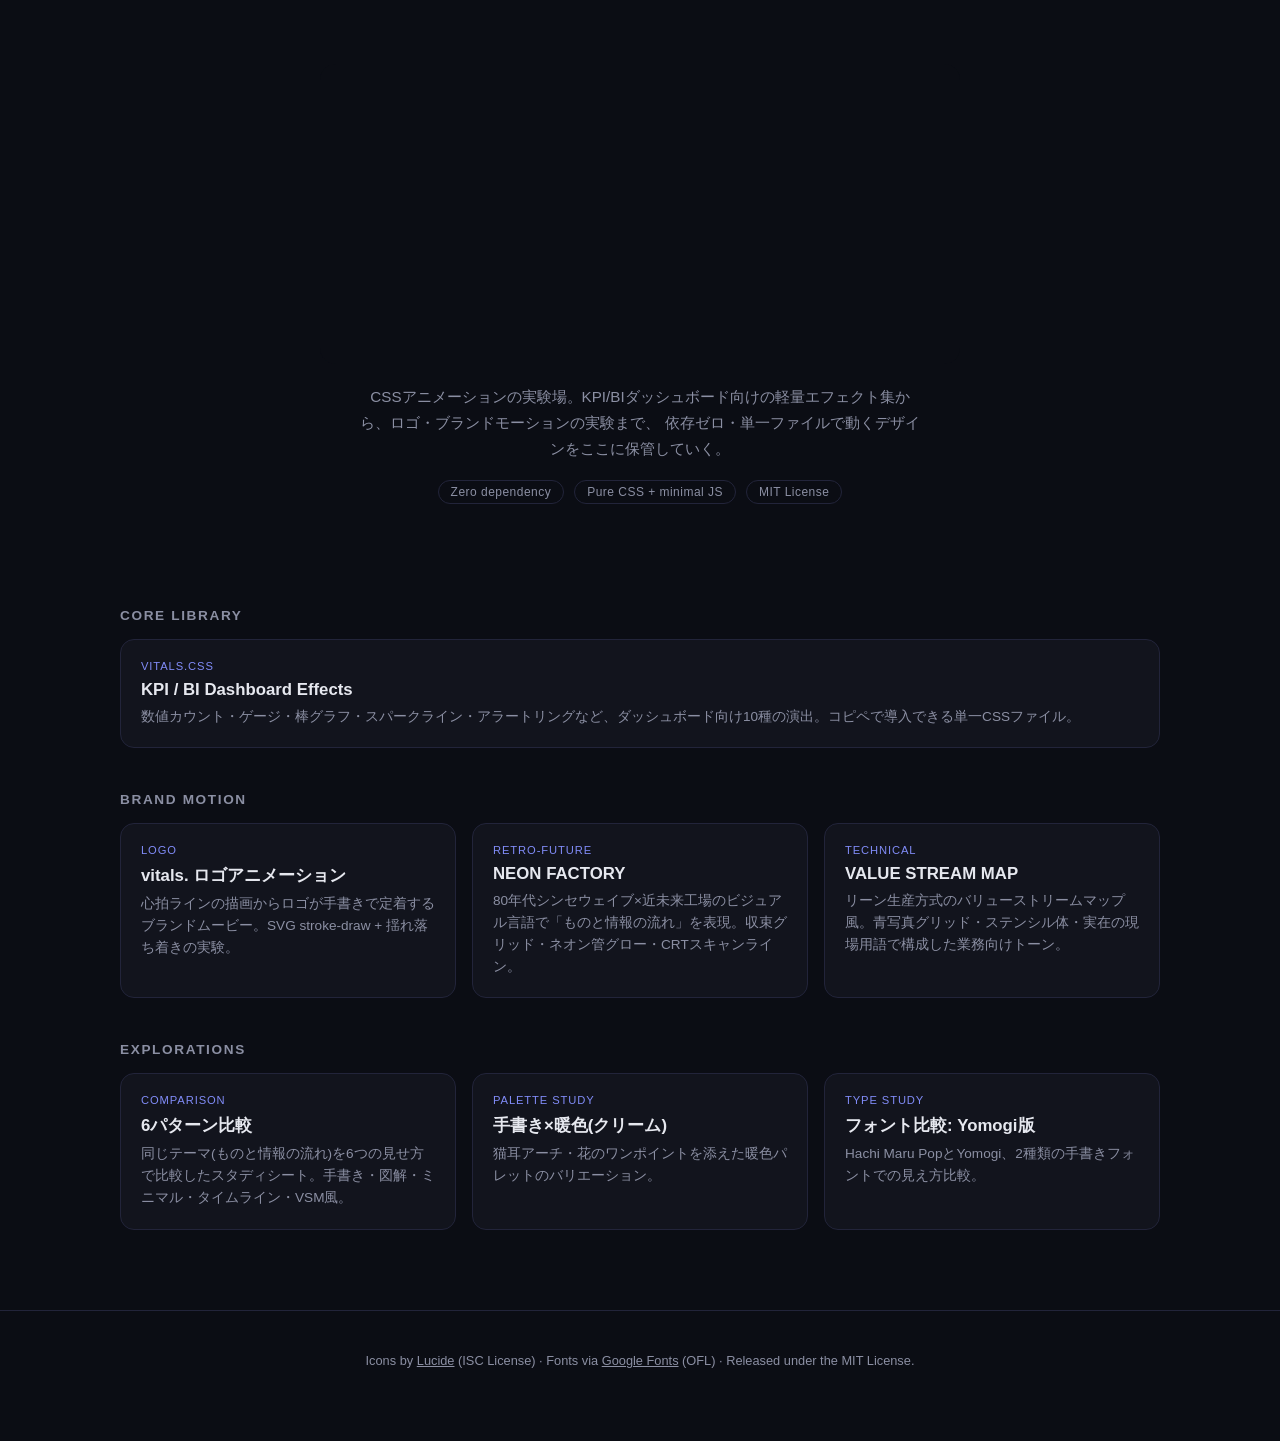
==== index.html @ ddf52b58 "Initial commit: vitals.css motion library + gallery - Core vitals.css/js: zero-dependency KPI/BI das" ====
<!doctype html>
<html lang="ja">
<head>
<meta charset="UTF-8">
<meta name="viewport" content="width=device-width, initial-scale=1.0">
<title>vitals. — CSS motion gallery</title>
<style>
  :root {
    --bg: #0b0d14;
    --panel: #12141d;
    --line: #22243a;
    --ink: #e6e8ef;
    --sub: #8b8fa3;
    --a1: #818cf8;
    --a2: #a855f7;
  }
  * { box-sizing: border-box; }
  body {
    margin: 0;
    background: var(--bg);
    color: var(--ink);
    font-family: -apple-system, BlinkMacSystemFont, "Hiragino Sans", sans-serif;
  }
  a { color: inherit; }

  header.hero {
    display: flex; flex-direction: column; align-items: center;
    padding: 64px 20px 40px;
    text-align: center;
  }
  .hero iframe {
    width: min(92vw, 640px); height: 300px;
    border: none; border-radius: 16px;
    background: #0b0d14;
  }
  .hero p {
    color: var(--sub); max-width: 560px; margin: 20px auto 0;
    line-height: 1.7; font-size: 0.95rem;
  }
  .hero .badges { margin-top: 18px; display: flex; gap: 10px; flex-wrap: wrap; justify-content: center; }
  .badge {
    font-size: 0.75rem; letter-spacing: 0.04em; color: var(--sub);
    border: 1px solid var(--line); border-radius: 999px; padding: 4px 12px;
  }

  main {
    max-width: 1080px; margin: 0 auto; padding: 20px 20px 80px;
  }
  h2.section-title {
    font-size: 0.85rem; letter-spacing: 0.12em; text-transform: uppercase;
    color: var(--sub); margin: 44px 0 16px;
  }
  .grid {
    display: grid; grid-template-columns: repeat(auto-fit, minmax(260px, 1fr));
    gap: 16px;
  }
  .card {
    display: block; text-decoration: none;
    background: var(--panel); border: 1px solid var(--line); border-radius: 14px;
    padding: 20px; transition: border-color .2s, transform .2s;
  }
  .card:hover { border-color: var(--a1); transform: translateY(-2px); }
  .card .tag {
    font-size: 0.7rem; letter-spacing: 0.08em; text-transform: uppercase;
    color: var(--a1); margin-bottom: 8px; display: block;
  }
  .card h3 { margin: 0 0 6px; font-size: 1.05rem; }
  .card p { margin: 0; color: var(--sub); font-size: 0.85rem; line-height: 1.6; }

  footer {
    text-align: center; color: var(--sub); font-size: 0.8rem;
    padding: 30px 20px 60px; border-top: 1px solid var(--line);
  }
  footer a { text-decoration: underline; }
</style>
</head>
<body>

<header class="hero">
  <iframe src="logo/index.html" title="vitals. logo animation" loading="lazy"></iframe>
  <p>CSSアニメーションの実験場。KPI/BIダッシュボード向けの軽量エフェクト集から、ロゴ・ブランドモーションの実験まで、
     依存ゼロ・単一ファイルで動くデザインをここに保管していく。</p>
  <div class="badges">
    <span class="badge">Zero dependency</span>
    <span class="badge">Pure CSS + minimal JS</span>
    <span class="badge">MIT License</span>
  </div>
</header>

<main>
  <h2 class="section-title">Core Library</h2>
  <div class="grid">
    <a class="card" href="demo/index.html">
      <span class="tag">vitals.css</span>
      <h3>KPI / BI Dashboard Effects</h3>
      <p>数値カウント・ゲージ・棒グラフ・スパークライン・アラートリングなど、ダッシュボード向け10種の演出。コピペで導入できる単一CSSファイル。</p>
    </a>
  </div>

  <h2 class="section-title">Brand Motion</h2>
  <div class="grid">
    <a class="card" href="logo/index.html">
      <span class="tag">Logo</span>
      <h3>vitals. ロゴアニメーション</h3>
      <p>心拍ラインの描画からロゴが手書きで定着するブランドムービー。SVG stroke-draw + 揺れ落ち着きの実験。</p>
    </a>
    <a class="card" href="logo/neon-factory-flow.html">
      <span class="tag">Retro-future</span>
      <h3>NEON FACTORY</h3>
      <p>80年代シンセウェイブ×近未来工場のビジュアル言語で「ものと情報の流れ」を表現。収束グリッド・ネオン管グロー・CRTスキャンライン。</p>
    </a>
    <a class="card" href="logo/value-stream-map.html">
      <span class="tag">Technical</span>
      <h3>VALUE STREAM MAP</h3>
      <p>リーン生産方式のバリューストリームマップ風。青写真グリッド・ステンシル体・実在の現場用語で構成した業務向けトーン。</p>
    </a>
  </div>

  <h2 class="section-title">Explorations</h2>
  <div class="grid">
    <a class="card" href="logo/six-patterns.html">
      <span class="tag">Comparison</span>
      <h3>6パターン比較</h3>
      <p>同じテーマ(ものと情報の流れ)を6つの見せ方で比較したスタディシート。手書き・図解・ミニマル・タイムライン・VSM風。</p>
    </a>
    <a class="card" href="logo/mono-joho-flow-warm.html">
      <span class="tag">Palette study</span>
      <h3>手書き×暖色(クリーム)</h3>
      <p>猫耳アーチ・花のワンポイントを添えた暖色パレットのバリエーション。</p>
    </a>
    <a class="card" href="logo/six-patterns-yomogi.html">
      <span class="tag">Type study</span>
      <h3>フォント比較: Yomogi版</h3>
      <p>Hachi Maru PopとYomogi、2種類の手書きフォントでの見え方比較。</p>
    </a>
  </div>
</main>

<footer>
  <p>Icons by <a href="https://lucide.dev" target="_blank" rel="noopener">Lucide</a> (ISC License) ·
     Fonts via <a href="https://fonts.google.com" target="_blank" rel="noopener">Google Fonts</a> (OFL) ·
     Released under the MIT License.</p>
</footer>

</body>
</html>
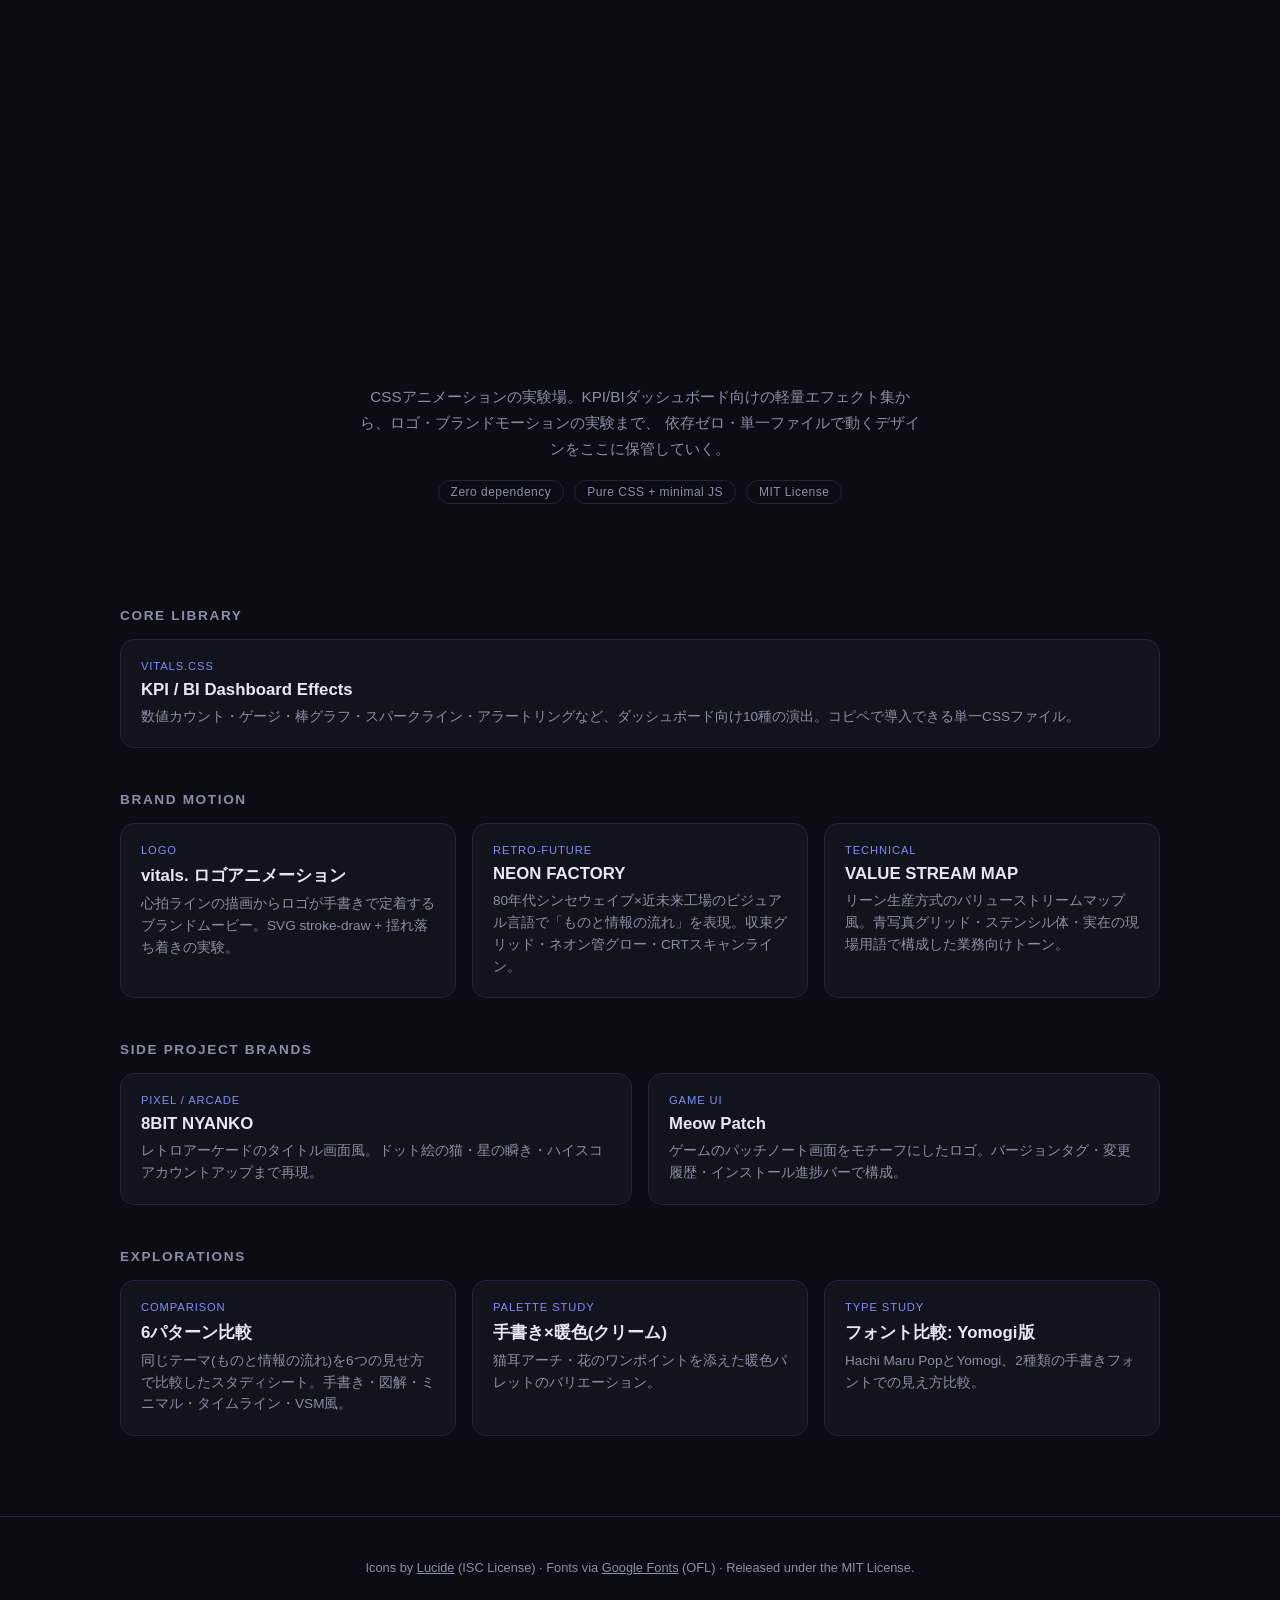
==== commit f5c54c79: "Add side-brand logo motion: 8BIT NYANKO / Meow Patch - 8bit-nyanko.html: retro arcade title screen w" ====
--- a/index.html
+++ b/index.html
@@ -116,6 +116,20 @@
     </a>
   </div>
 
+  <h2 class="section-title">Side Project Brands</h2>
+  <div class="grid">
+    <a class="card" href="logo/8bit-nyanko.html">
+      <span class="tag">Pixel / Arcade</span>
+      <h3>8BIT NYANKO</h3>
+      <p>レトロアーケードのタイトル画面風。ドット絵の猫・星の瞬き・ハイスコアカウントアップまで再現。</p>
+    </a>
+    <a class="card" href="logo/meow-patch.html">
+      <span class="tag">Game UI</span>
+      <h3>Meow Patch</h3>
+      <p>ゲームのパッチノート画面をモチーフにしたロゴ。バージョンタグ・変更履歴・インストール進捗バーで構成。</p>
+    </a>
+  </div>
+
   <h2 class="section-title">Explorations</h2>
   <div class="grid">
     <a class="card" href="logo/six-patterns.html">
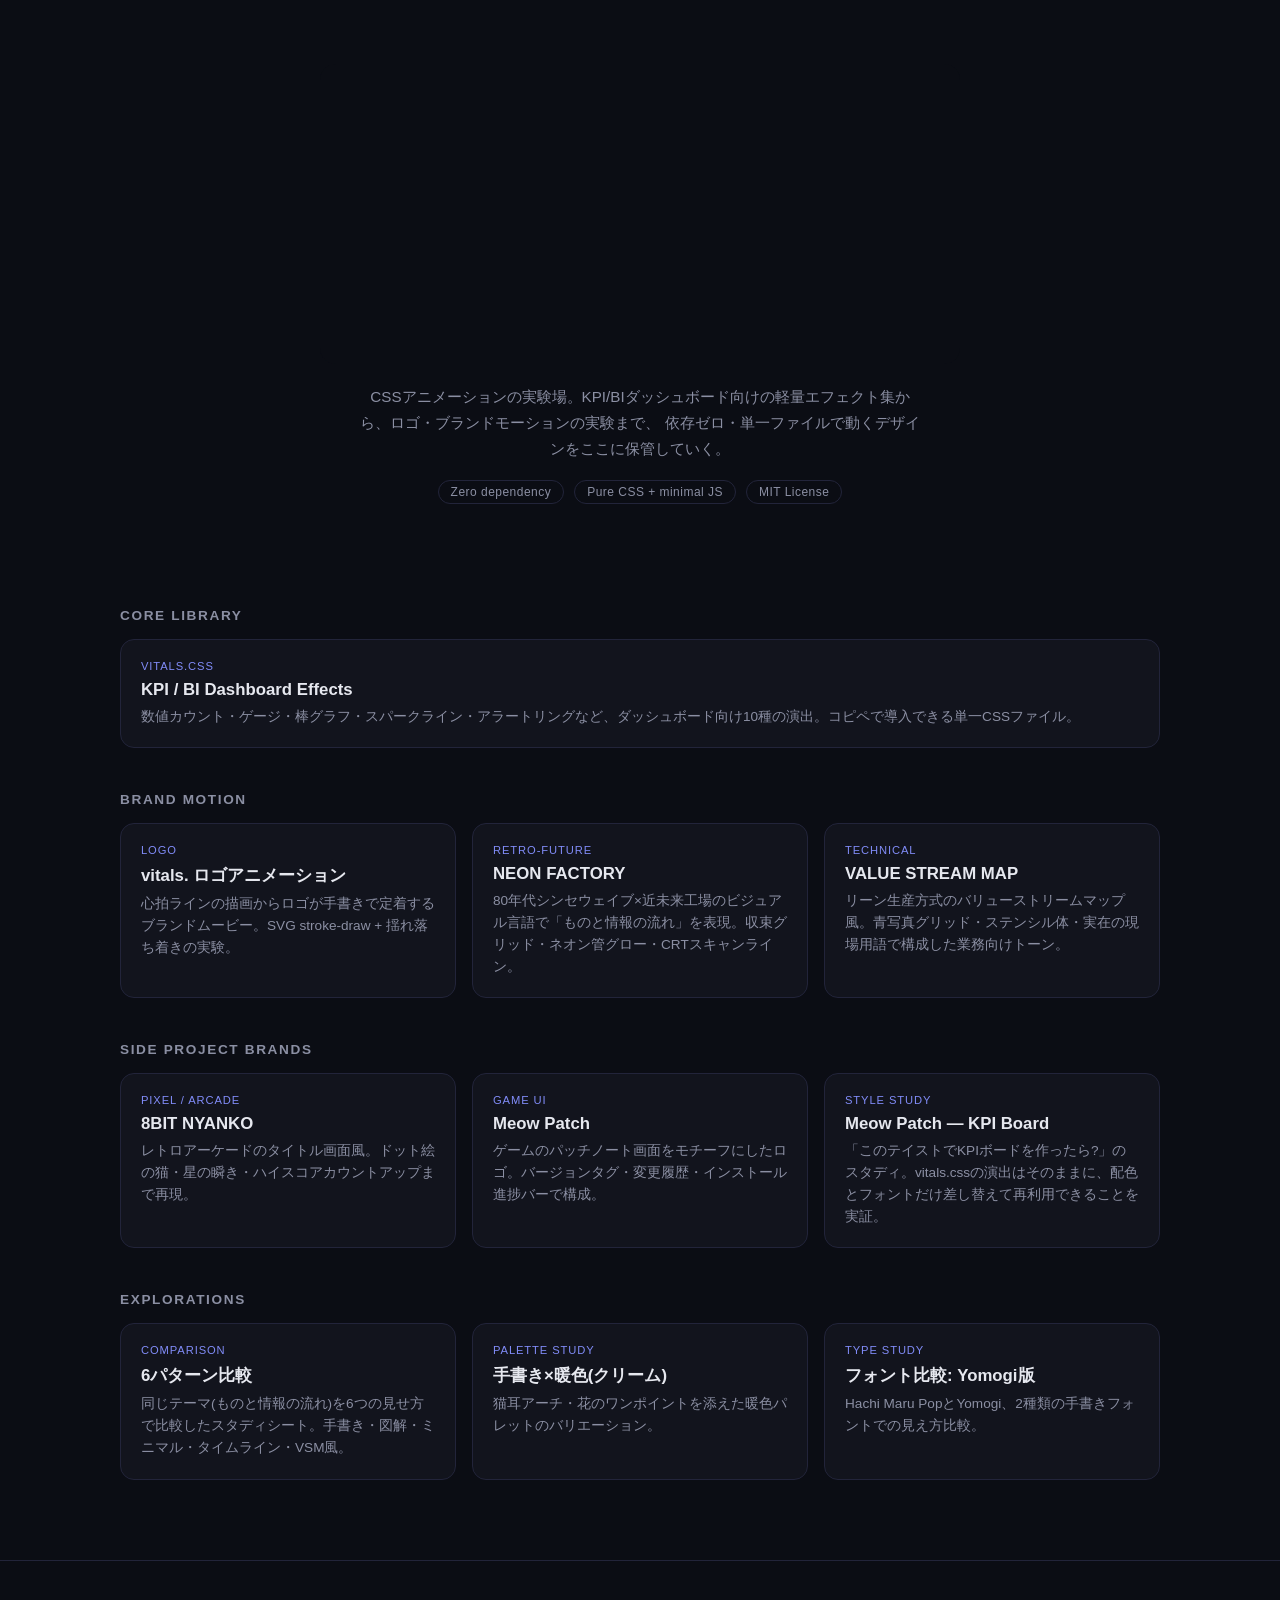
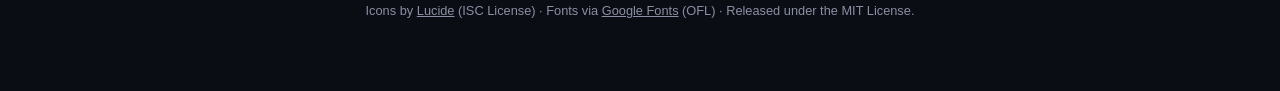
==== commit 860c4f4f: "Add Meow Patch KPI Board style study - meow-patch-kpi.html: vitals.css KPI effects (counter, gauge, " ====
--- a/index.html
+++ b/index.html
@@ -128,6 +128,11 @@
       <h3>Meow Patch</h3>
       <p>ゲームのパッチノート画面をモチーフにしたロゴ。バージョンタグ・変更履歴・インストール進捗バーで構成。</p>
     </a>
+    <a class="card" href="logo/meow-patch-kpi.html">
+      <span class="tag">Style study</span>
+      <h3>Meow Patch — KPI Board</h3>
+      <p>「このテイストでKPIボードを作ったら?」のスタディ。vitals.cssの演出はそのままに、配色とフォントだけ差し替えて再利用できることを実証。</p>
+    </a>
   </div>
 
   <h2 class="section-title">Explorations</h2>
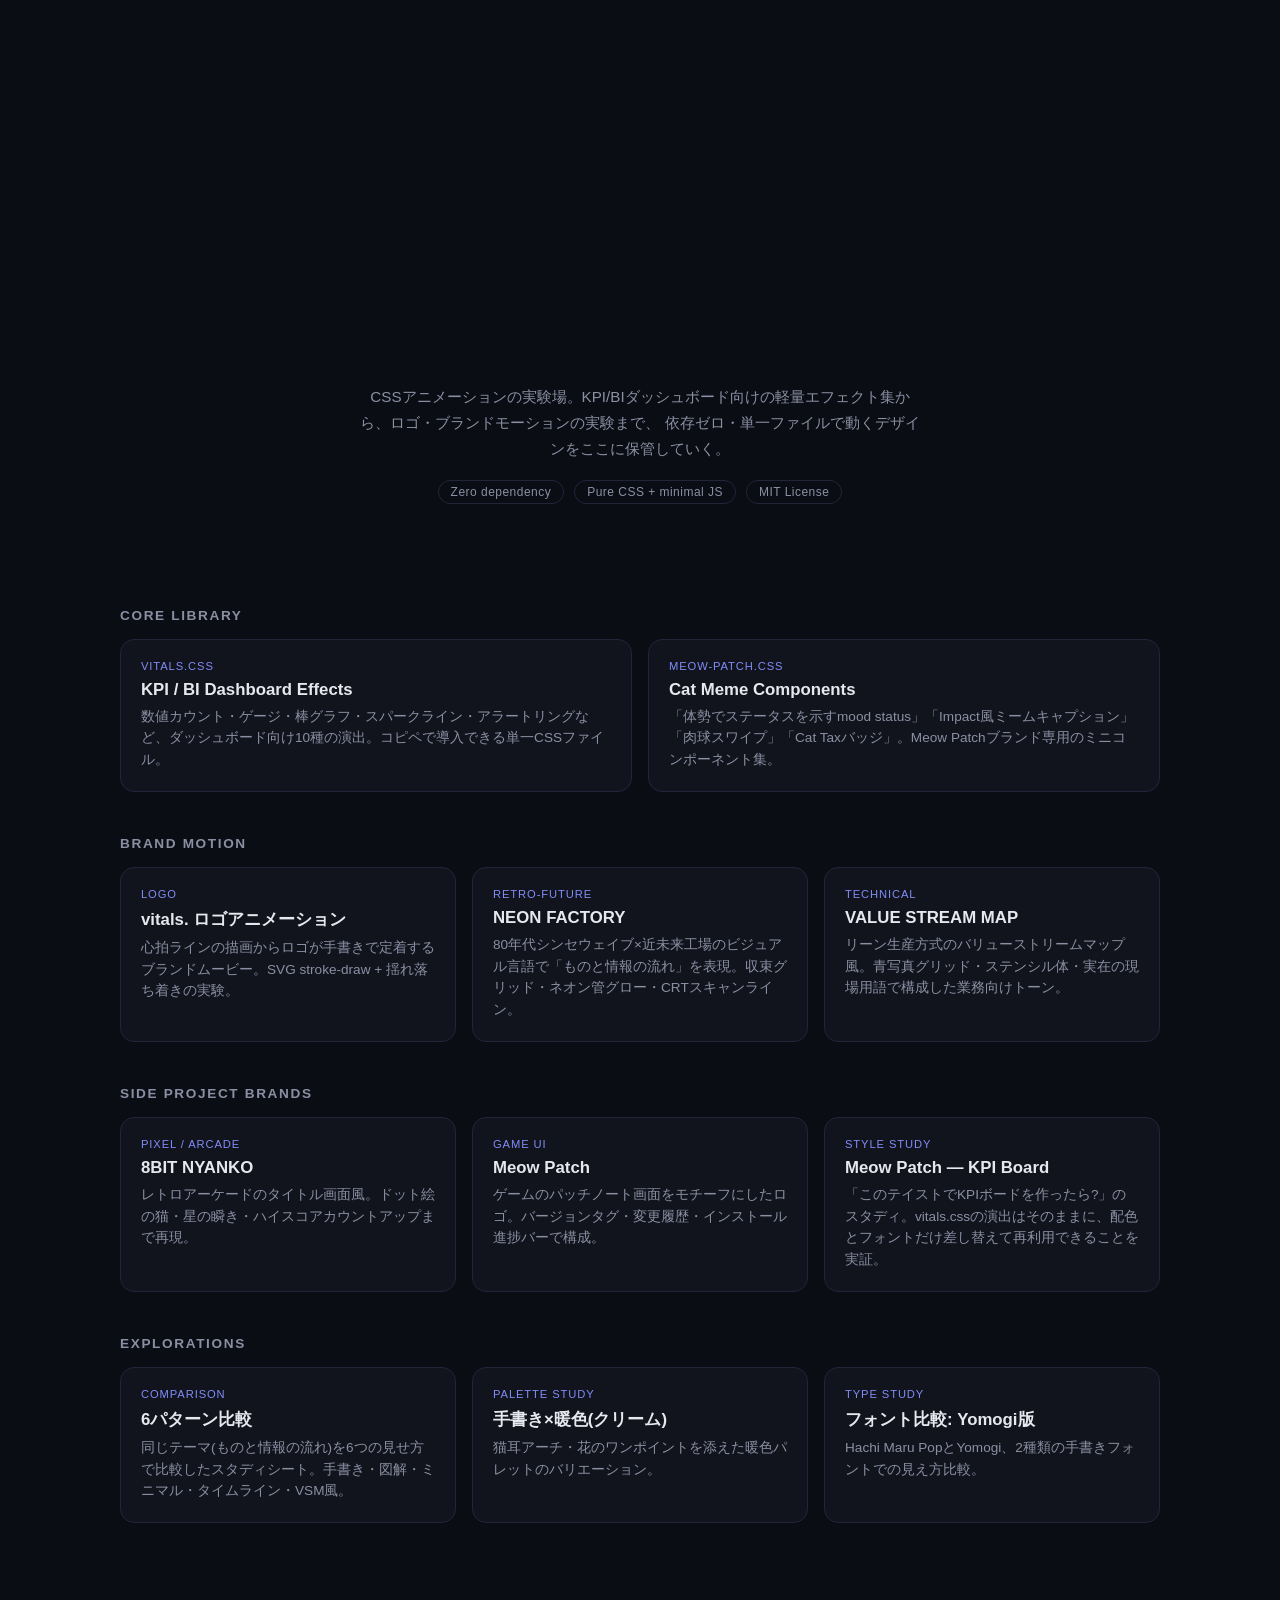
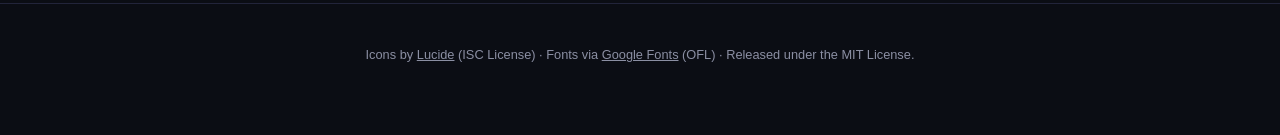
==== commit bbd156bf: "Add meow-patch.css: cat-meme brand components - mood status: a 3-pose cat icon (loaf/alert/sleep) re" ====
--- a/index.html
+++ b/index.html
@@ -95,6 +95,11 @@
       <h3>KPI / BI Dashboard Effects</h3>
       <p>数値カウント・ゲージ・棒グラフ・スパークライン・アラートリングなど、ダッシュボード向け10種の演出。コピペで導入できる単一CSSファイル。</p>
     </a>
+    <a class="card" href="logo/meow-patch.html">
+      <span class="tag">meow-patch.css</span>
+      <h3>Cat Meme Components</h3>
+      <p>「体勢でステータスを示すmood status」「Impact風ミームキャプション」「肉球スワイプ」「Cat Taxバッジ」。Meow Patchブランド専用のミニコンポーネント集。</p>
+    </a>
   </div>
 
   <h2 class="section-title">Brand Motion</h2>
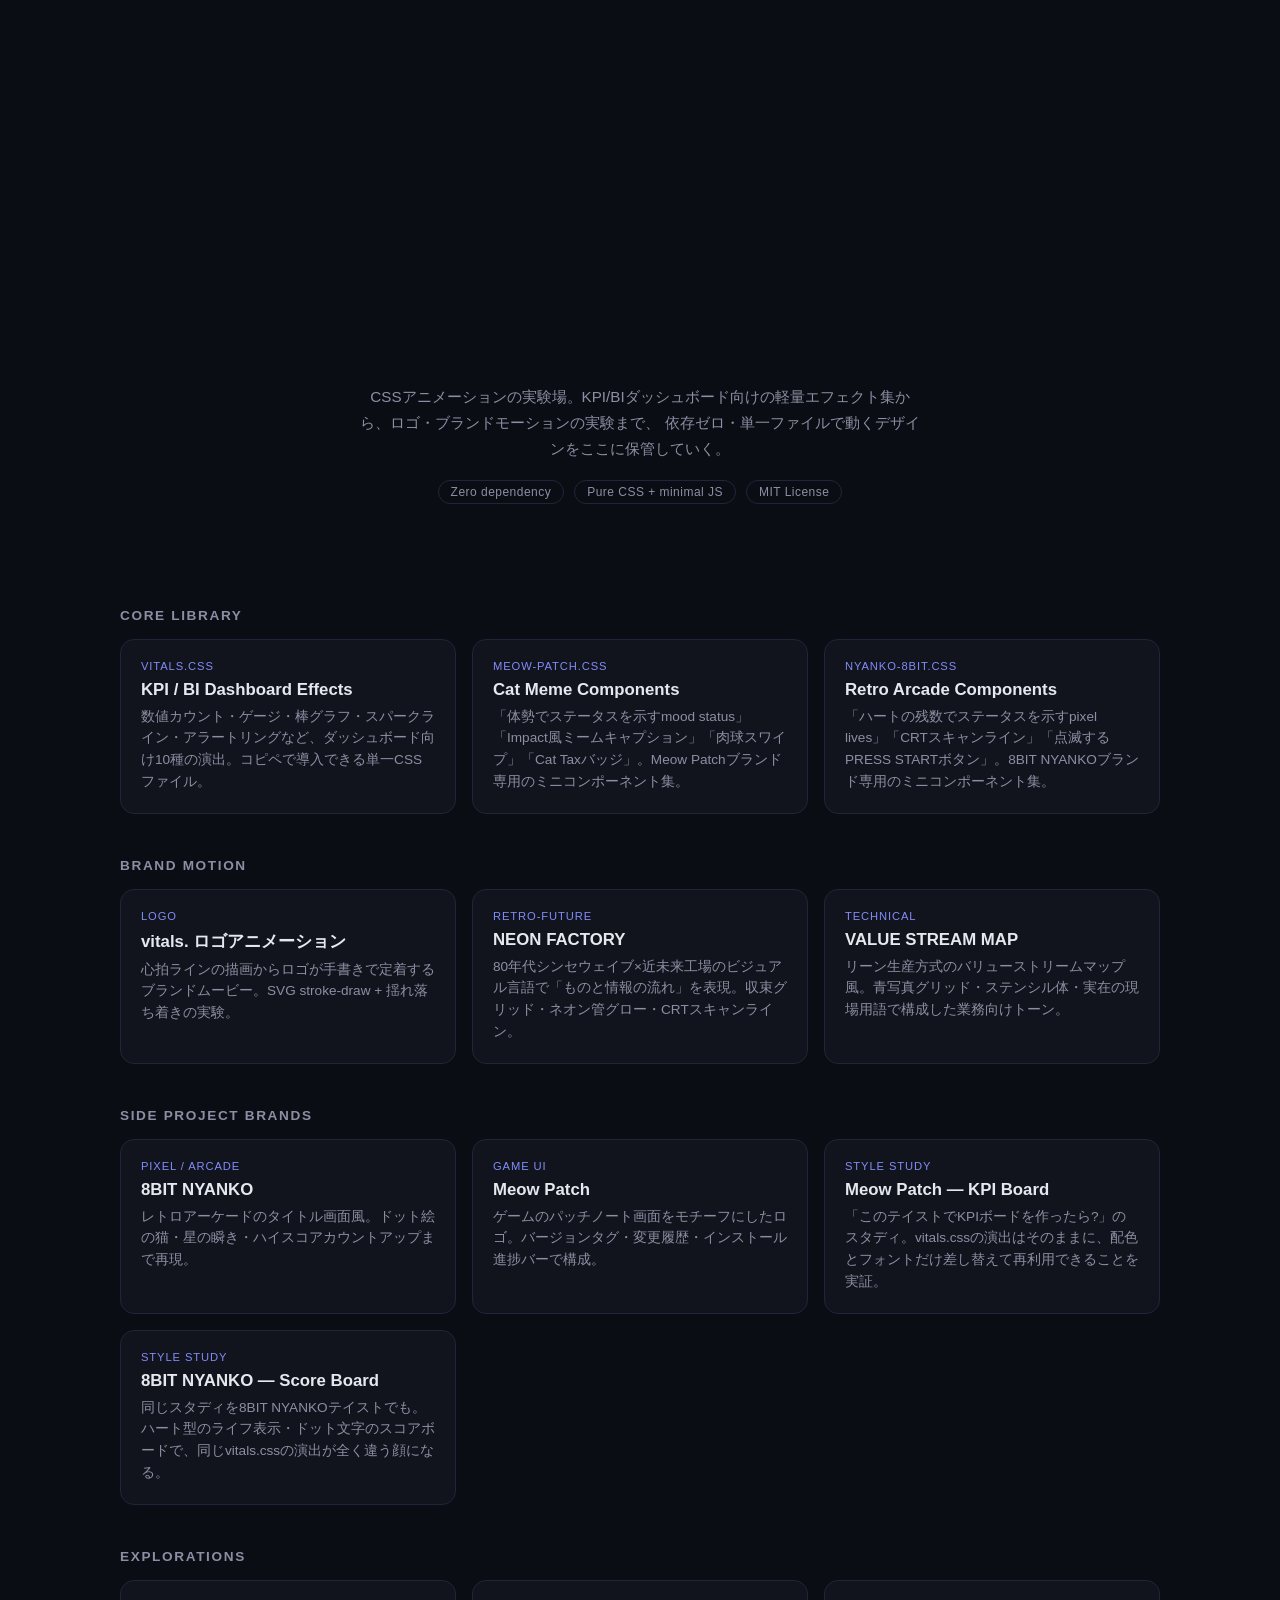
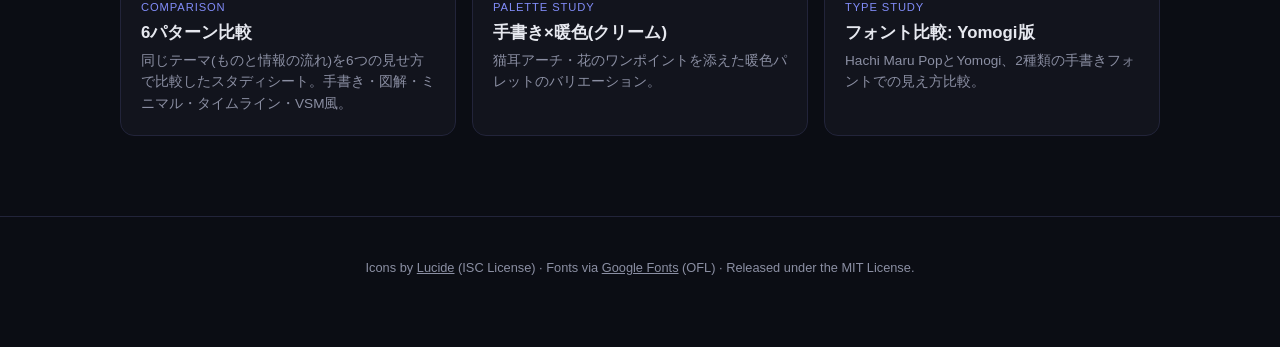
==== commit 845d4ad8: "Add nyanko-8bit.css: retro arcade brand components - pixel-crt: scanline + glitch overlay utility fo" ====
--- a/index.html
+++ b/index.html
@@ -100,6 +100,11 @@
       <h3>Cat Meme Components</h3>
       <p>「体勢でステータスを示すmood status」「Impact風ミームキャプション」「肉球スワイプ」「Cat Taxバッジ」。Meow Patchブランド専用のミニコンポーネント集。</p>
     </a>
+    <a class="card" href="logo/8bit-nyanko.html">
+      <span class="tag">nyanko-8bit.css</span>
+      <h3>Retro Arcade Components</h3>
+      <p>「ハートの残数でステータスを示すpixel lives」「CRTスキャンライン」「点滅するPRESS STARTボタン」。8BIT NYANKOブランド専用のミニコンポーネント集。</p>
+    </a>
   </div>
 
   <h2 class="section-title">Brand Motion</h2>
@@ -138,6 +143,11 @@
       <h3>Meow Patch — KPI Board</h3>
       <p>「このテイストでKPIボードを作ったら?」のスタディ。vitals.cssの演出はそのままに、配色とフォントだけ差し替えて再利用できることを実証。</p>
     </a>
+    <a class="card" href="logo/8bit-nyanko-kpi.html">
+      <span class="tag">Style study</span>
+      <h3>8BIT NYANKO — Score Board</h3>
+      <p>同じスタディを8BIT NYANKOテイストでも。ハート型のライフ表示・ドット文字のスコアボードで、同じvitals.cssの演出が全く違う顔になる。</p>
+    </a>
   </div>
 
   <h2 class="section-title">Explorations</h2>
